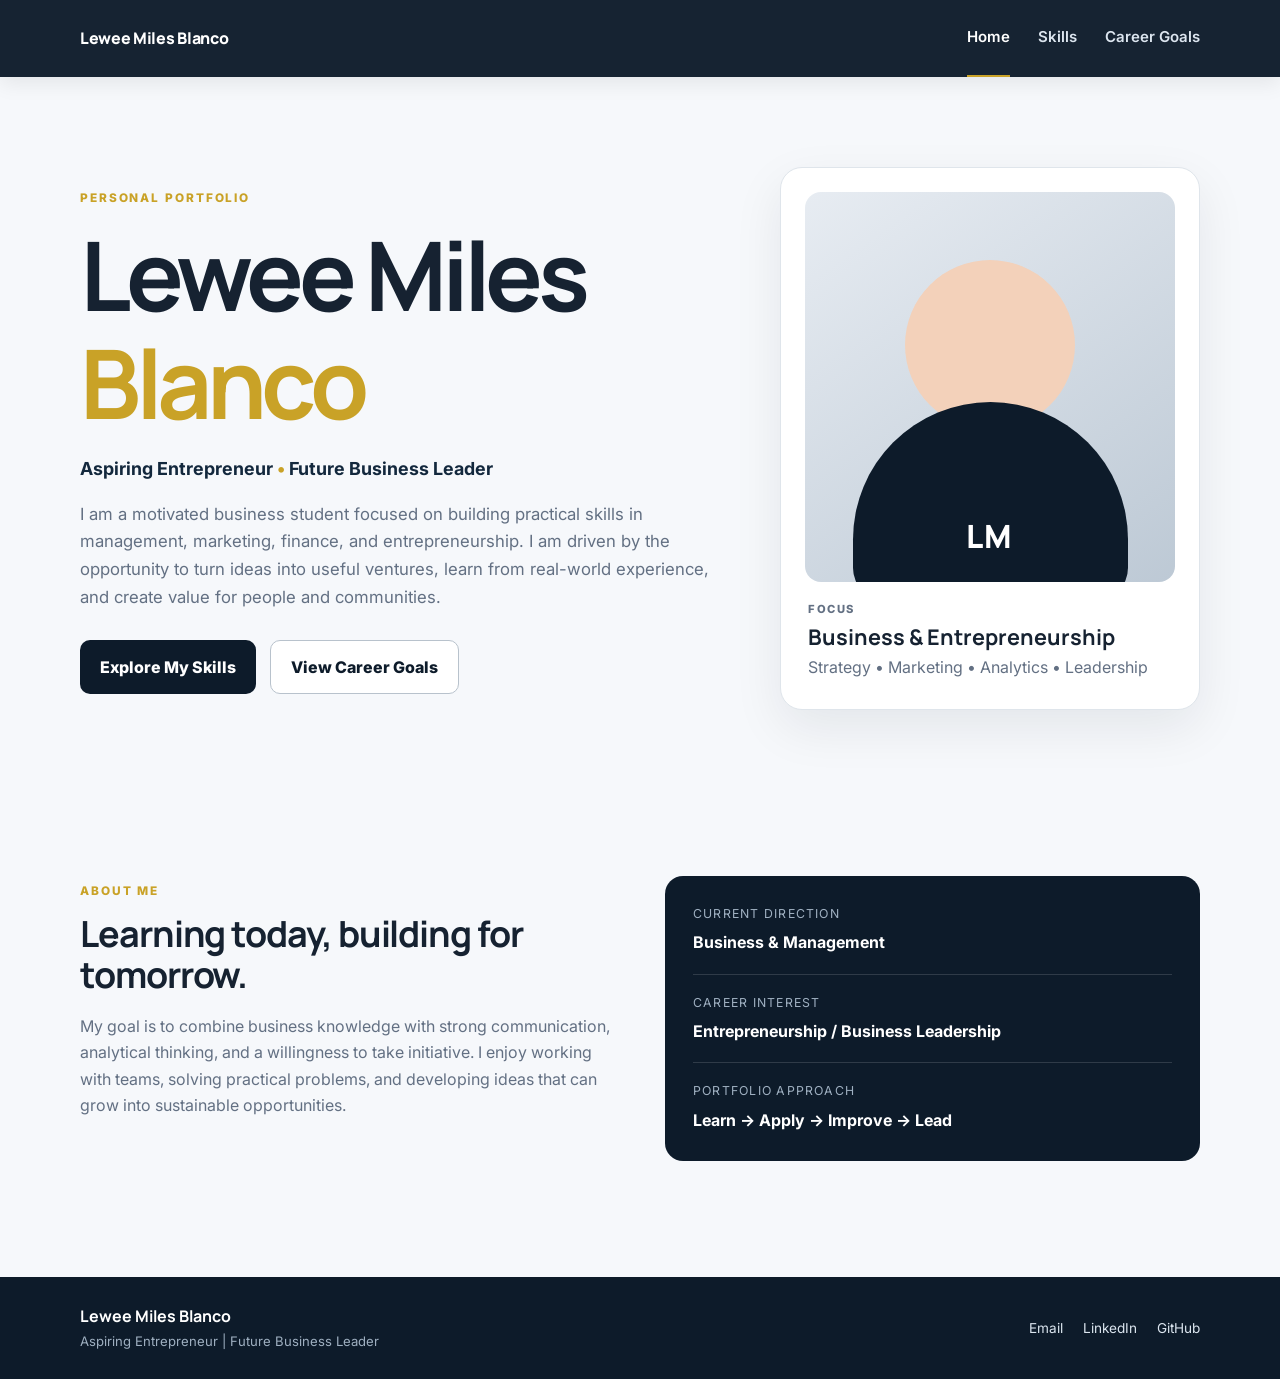
==== index.html @ 75b728fa "Add files via upload" ====
<!DOCTYPE html>
<html lang="en">
<head>
  <meta charset="UTF-8" />
  <meta name="viewport" content="width=device-width, initial-scale=1.0" />
  <meta name="description" content="Lewee Miles Blanco — aspiring entrepreneur and future business leader portfolio." />
  <title>Lewee Miles Blanco | Portfolio</title>
  <link rel="preconnect" href="https://fonts.googleapis.com">
  <link rel="preconnect" href="https://fonts.gstatic.com" crossorigin>
  <link href="https://fonts.googleapis.com/css2?family=Inter:wght@400;500;600;700&family=Manrope:wght@600;700;800&display=swap" rel="stylesheet">
  <link rel="stylesheet" href="styles.css" />
</head>
<body>
  <header class="site-header">
    <nav class="nav container" aria-label="Primary navigation">
      <a class="brand" href="index.html">Lewee Miles Blanco</a>
      <button class="nav-toggle" aria-label="Toggle navigation" aria-expanded="false">☰</button>
      <div class="nav-links">
        <a class="active" href="index.html">Home</a>
        <a href="skills.html">Skills</a>
        <a href="career-goals.html">Career Goals</a>
      </div>
    </nav>
  </header>

  <main>
    <section class="hero container">
      <div class="hero-copy">
        <span class="eyebrow">PERSONAL PORTFOLIO</span>
        <h1>Lewee Miles<br><span>Blanco</span></h1>
        <p class="tagline">Aspiring Entrepreneur <span>•</span> Future Business Leader</p>
        <p class="lead">I am a motivated business student focused on building practical skills in management, marketing, finance, and entrepreneurship. I am driven by the opportunity to turn ideas into useful ventures, learn from real-world experience, and create value for people and communities.</p>
        <div class="cta-row">
          <a class="btn primary" href="skills.html">Explore My Skills</a>
          <a class="btn secondary" href="career-goals.html">View Career Goals</a>
        </div>
      </div>
      <div class="profile-card">
        <div class="headshot" aria-label="Professional headshot placeholder">
          <div class="initials">LM</div>
        </div>
        <div class="profile-meta">
          <p class="mini-label">FOCUS</p>
          <h2>Business & Entrepreneurship</h2>
          <p>Strategy • Marketing • Analytics • Leadership</p>
        </div>
      </div>
    </section>

    <section class="section container two-col">
      <div>
        <span class="eyebrow">ABOUT ME</span>
        <h2>Learning today, building for tomorrow.</h2>
        <p>My goal is to combine business knowledge with strong communication, analytical thinking, and a willingness to take initiative. I enjoy working with teams, solving practical problems, and developing ideas that can grow into sustainable opportunities.</p>
      </div>
      <div class="info-panel">
        <div><span>Current direction</span><strong>Business & Management</strong></div>
        <div><span>Career interest</span><strong>Entrepreneurship / Business Leadership</strong></div>
        <div><span>Portfolio approach</span><strong>Learn → Apply → Improve → Lead</strong></div>
      </div>
    </section>
  </main>

  <footer class="site-footer">
    <div class="container footer-inner">
      <div><strong>Lewee Miles Blanco</strong><span>Aspiring Entrepreneur | Future Business Leader</span></div>
      <div class="contact-links">
        <a href="mailto:lblanco@aclcbukidnon.com">Email</a>
        <a href="https://www.linkedin.com/" target="_blank" rel="noopener">LinkedIn</a>
        <a href="https://leweeblanco.github.io/" target="_blank" rel="noopener">GitHub</a>
      </div>
    </div>
  </footer>
  <script src="script.js"></script>
</body>
</html>
---- styles.css ----
:root{--navy:#0d1b2a;--navy-2:#13283d;--gold:#c9a227;--gold-soft:#f7efd2;--ink:#162231;--muted:#637083;--line:#dfe5eb;--bg:#f6f8fb;--white:#fff;--shadow:0 18px 50px rgba(13,27,42,.08)}
*{box-sizing:border-box} html{scroll-behavior:smooth} body{margin:0;font-family:Inter,Arial,sans-serif;color:var(--ink);background:var(--bg);line-height:1.65} a{color:inherit}.container{width:min(1120px,calc(100% - 40px));margin:0 auto}.site-header{position:sticky;top:0;z-index:20;background:rgba(13,27,42,.96);backdrop-filter:blur(10px);box-shadow:0 6px 20px rgba(0,0,0,.08)}.nav{min-height:72px;display:flex;align-items:center;justify-content:space-between;gap:25px}.brand{font-family:Manrope,sans-serif;font-weight:800;color:#fff;text-decoration:none;font-size:1rem;letter-spacing:-.02em}.nav-links{display:flex;gap:28px;align-items:center}.nav-links a{color:#dce5ef;text-decoration:none;font-weight:600;font-size:.94rem;padding:25px 0;border-bottom:2px solid transparent}.nav-links a:hover,.nav-links a.active{color:#fff;border-bottom-color:var(--gold)}.nav-toggle{display:none;border:0;background:none;color:#fff;font-size:1.5rem}.hero{min-height:650px;display:grid;grid-template-columns:1.2fr .8fr;align-items:center;gap:70px;padding:90px 0}.eyebrow{display:inline-block;font-size:.74rem;font-weight:800;letter-spacing:.16em;color:var(--gold);margin-bottom:13px}.hero h1,.page-hero h1,h2,h3{font-family:Manrope,sans-serif;line-height:1.12;margin:0 0 18px}.hero h1{font-size:clamp(3.4rem,8vw,6rem);letter-spacing:-.055em}.hero h1 span{color:var(--gold)}.tagline{font-size:1.12rem;font-weight:700;color:var(--navy-2);margin:0 0 16px}.tagline span{color:var(--gold)}.lead{max-width:680px;color:var(--muted);font-size:1.05rem}.cta-row{display:flex;gap:14px;margin-top:28px;flex-wrap:wrap}.btn{display:inline-flex;align-items:center;justify-content:center;padding:13px 20px;border-radius:10px;text-decoration:none;font-weight:800;transition:.2s}.btn.primary{background:var(--navy);color:#fff}.btn.primary:hover{background:var(--navy-2);transform:translateY(-1px)}.btn.secondary{border:1px solid #b8c2cc;color:var(--navy);background:#fff}.btn.secondary:hover{border-color:var(--navy);transform:translateY(-1px)}.profile-card{background:#fff;border:1px solid var(--line);border-radius:22px;padding:24px;box-shadow:var(--shadow)}.headshot{height:390px;border-radius:16px;background:linear-gradient(145deg,#e7ecf2,#bdc9d5);display:grid;place-items:center;position:relative;overflow:hidden}.headshot:before{content:"";width:170px;height:170px;border-radius:50%;background:#f3d1ba;position:absolute;top:68px}.headshot:after{content:"";width:275px;height:200px;border-radius:160px 160px 40px 40px;background:var(--navy);position:absolute;bottom:-20px}.initials{position:relative;z-index:3;font-family:Manrope,sans-serif;font-size:2rem;font-weight:800;color:#fff;margin-top:300px;letter-spacing:.06em}.profile-meta{padding:18px 3px 4px}.mini-label{font-size:.7rem;font-weight:800;letter-spacing:.14em;color:var(--muted);margin:0 0 7px}.profile-meta h2{font-size:1.35rem;margin-bottom:5px}.profile-meta p:last-child{margin:0;color:var(--muted)}.section{padding:76px 0}.two-col{display:grid;grid-template-columns:1fr 1fr;gap:50px;align-items:start}.two-col h2,.section-heading h2,.values-panel h2{font-size:2.25rem;letter-spacing:-.03em}.two-col p,.page-hero p,.goal-card li,.values-panel p{color:var(--muted)}.info-panel{background:var(--navy);color:#fff;border-radius:18px;padding:28px}.info-panel div{padding:18px 0;border-bottom:1px solid rgba(255,255,255,.14)}.info-panel div:first-child{padding-top:0}.info-panel div:last-child{border-bottom:0;padding-bottom:0}.info-panel span{display:block;font-size:.77rem;color:#9fb0c1;text-transform:uppercase;letter-spacing:.1em;margin-bottom:5px}.info-panel strong{font-size:1rem}.page-hero{padding:78px 0 34px}.page-hero h1{font-size:clamp(2.6rem,6vw,4.4rem);letter-spacing:-.045em;max-width:900px}.page-hero p{max-width:820px;font-size:1.05rem}.skill-grid{display:grid;grid-template-columns:repeat(3,1fr);gap:18px}.skill-card{background:#fff;border:1px solid var(--line);border-radius:16px;padding:24px;box-shadow:0 7px 24px rgba(13,27,42,.04)}.skill-card h2{font-size:1.35rem;margin-bottom:10px}.skill-card p{color:var(--muted);margin:0;font-size:.94rem}.category{font-size:.66rem;font-weight:800;letter-spacing:.12em;color:var(--gold)}.rating{display:inline-block;border-radius:999px;padding:5px 10px;font-size:.72rem;font-weight:800;margin:1px 0 14px}.rating.novice{background:#eef1f4;color:#5f6b76}.rating.beginner{background:#f5efe0;color:#745f23}.rating.intermediate{background:#e8eff6;color:#294763}.rating.proficient{background:#e5f0ea;color:#2e5b41}.rating.expert{background:#e8e1f3;color:#503a70}.section-heading{margin-bottom:26px}.gap-section{padding-top:30px}.gap-grid{display:grid;grid-template-columns:repeat(4,1fr);gap:16px}.gap-card{background:var(--navy);color:#fff;border-radius:16px;padding:22px}.gap-card strong{color:var(--gold);font-family:Manrope;font-size:1.2rem}.gap-card h3{font-size:1.1rem;margin:13px 0 9px}.gap-card p{margin:0;color:#c6d1dc;font-size:.9rem}.timeline{padding-top:35px}.goal-row{display:grid;grid-template-columns:120px 1fr;gap:28px;align-items:start;margin-bottom:28px}.goal-year{font-family:Manrope;font-size:2rem;font-weight:800;color:var(--navy);letter-spacing:-.04em;padding-top:8px}.goal-year span{font-family:Inter;font-size:.67rem;letter-spacing:.16em;color:var(--gold)}.goal-card{background:#fff;border:1px solid var(--line);border-radius:18px;padding:30px;box-shadow:var(--shadow)}.goal-card h2{font-size:1.7rem}.goal-card ul{padding-left:20px;margin:10px 0 0}.goal-card li{margin:8px 0}.career-highlight{padding-top:35px}.dark-panel,.light-panel{border-radius:18px;padding:32px}.dark-panel{background:var(--navy);color:#fff}.dark-panel p{color:#c7d2df}.dark-panel .eyebrow,.values-panel .eyebrow{color:var(--gold)}.light-panel{background:var(--gold-soft);border:1px solid #eadba8}.direction-tags{display:flex;flex-wrap:wrap;gap:10px;margin-top:12px}.direction-tags span{background:#fff;border-radius:999px;padding:9px 13px;font-size:.82rem;font-weight:700}.plan-grid{display:grid;grid-template-columns:repeat(4,1fr);gap:16px}.plan-card{background:#fff;border:1px solid var(--line);border-radius:16px;padding:23px}.plan-icon{width:40px;height:40px;border-radius:10px;display:grid;place-items:center;background:var(--navy);color:#fff;font-weight:800;margin-bottom:18px}.plan-card h3{font-size:1.1rem}.plan-card p{color:var(--muted);font-size:.9rem;margin:0}.values-panel{margin-bottom:80px;background:#fff;border:1px solid var(--line);border-radius:20px;padding:40px;text-align:center;box-shadow:var(--shadow)}.values-panel p{max-width:840px;margin:0 auto;font-size:1.02rem}.site-footer{background:var(--navy);color:#fff;margin-top:40px}.footer-inner{padding:26px 0;display:flex;align-items:center;justify-content:space-between;gap:20px}.footer-inner strong{display:block;font-family:Manrope}.footer-inner span{display:block;color:#9fb0c1;font-size:.82rem;margin-top:2px}.contact-links{display:flex;gap:20px}.contact-links a{color:#dbe5ef;text-decoration:none;font-size:.85rem}.contact-links a:hover{color:#fff}.site-footer a:focus-visible,.nav a:focus-visible,.btn:focus-visible,.nav-toggle:focus-visible{outline:3px solid var(--gold);outline-offset:4px;border-radius:5px}
@media (max-width:900px){.hero{grid-template-columns:1fr;gap:34px;padding-top:60px}.profile-card{max-width:500px}.skill-grid{grid-template-columns:repeat(2,1fr)}.gap-grid,.plan-grid{grid-template-columns:repeat(2,1fr)}.two-col{grid-template-columns:1fr}.goal-row{grid-template-columns:85px 1fr}.goal-year{font-size:1.45rem}}
@media (max-width:650px){.container{width:min(100% - 28px,1120px)}.nav{min-height:65px}.nav-toggle{display:block}.nav-links{display:none;position:absolute;left:0;right:0;top:65px;background:var(--navy);padding:10px 14px 18px;flex-direction:column;align-items:stretch;gap:0}.nav-links.open{display:flex}.nav-links a{padding:13px 10px}.hero{padding:50px 0}.hero h1{font-size:3.4rem}.page-hero{padding:56px 0 25px}.page-hero h1{font-size:2.7rem}.skill-grid,.gap-grid,.plan-grid{grid-template-columns:1fr}.goal-row{grid-template-columns:1fr;gap:10px}.goal-year{padding:0}.goal-card{padding:24px}.footer-inner{flex-direction:column;align-items:flex-start}.contact-links{gap:14px}.values-panel{padding:28px 20px}}
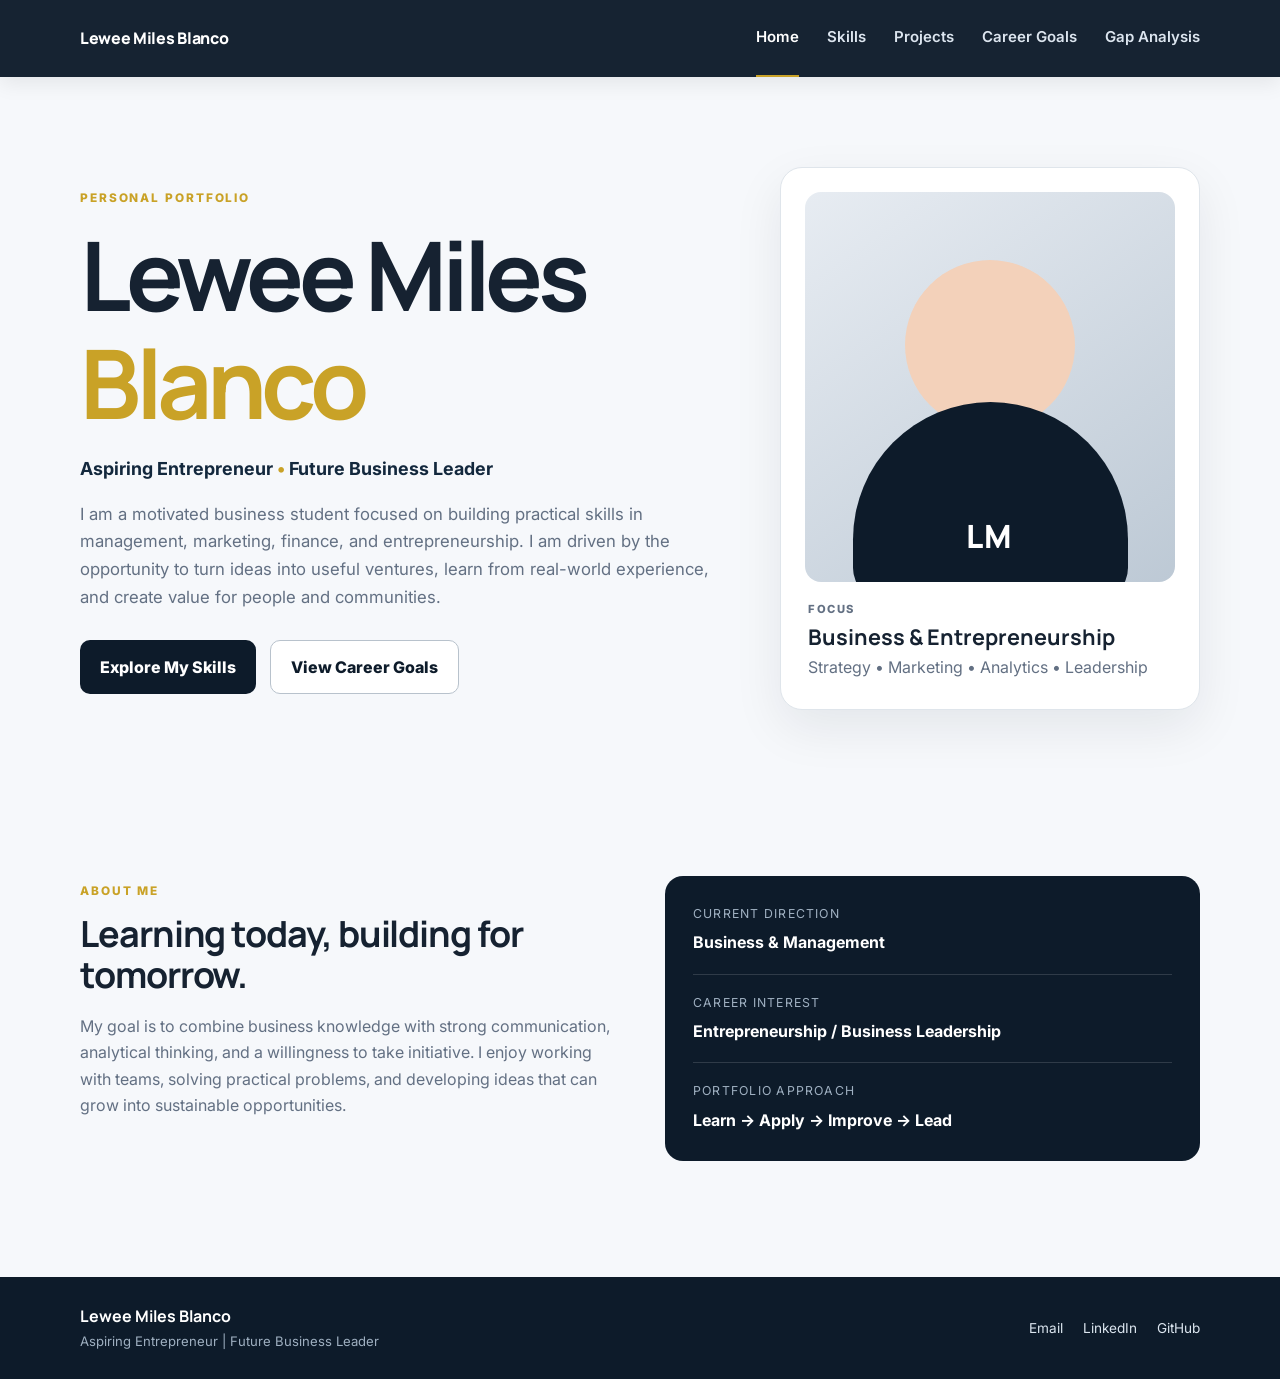
==== commit 05b164c3: "Update index.html" ====
--- a/index.html
+++ b/index.html
@@ -18,7 +18,9 @@
       <div class="nav-links">
         <a class="active" href="index.html">Home</a>
         <a href="skills.html">Skills</a>
+        <a href="projects.html">Projects</a>
         <a href="career-goals.html">Career Goals</a>
+        <a href="gap-analysis.html">Gap Analysis</a>
       </div>
     </nav>
   </header>
@@ -65,9 +67,9 @@
     <div class="container footer-inner">
       <div><strong>Lewee Miles Blanco</strong><span>Aspiring Entrepreneur | Future Business Leader</span></div>
       <div class="contact-links">
-        <a href="mailto:lblanco@aclcbukidnon.com">Email</a>
+        <a href="mailto:lewee.miles.blanco@example.com">Email</a>
         <a href="https://www.linkedin.com/" target="_blank" rel="noopener">LinkedIn</a>
-        <a href="https://leweeblanco.github.io/" target="_blank" rel="noopener">GitHub</a>
+        <a href="https://github.com/" target="_blank" rel="noopener">GitHub</a>
       </div>
     </div>
   </footer>
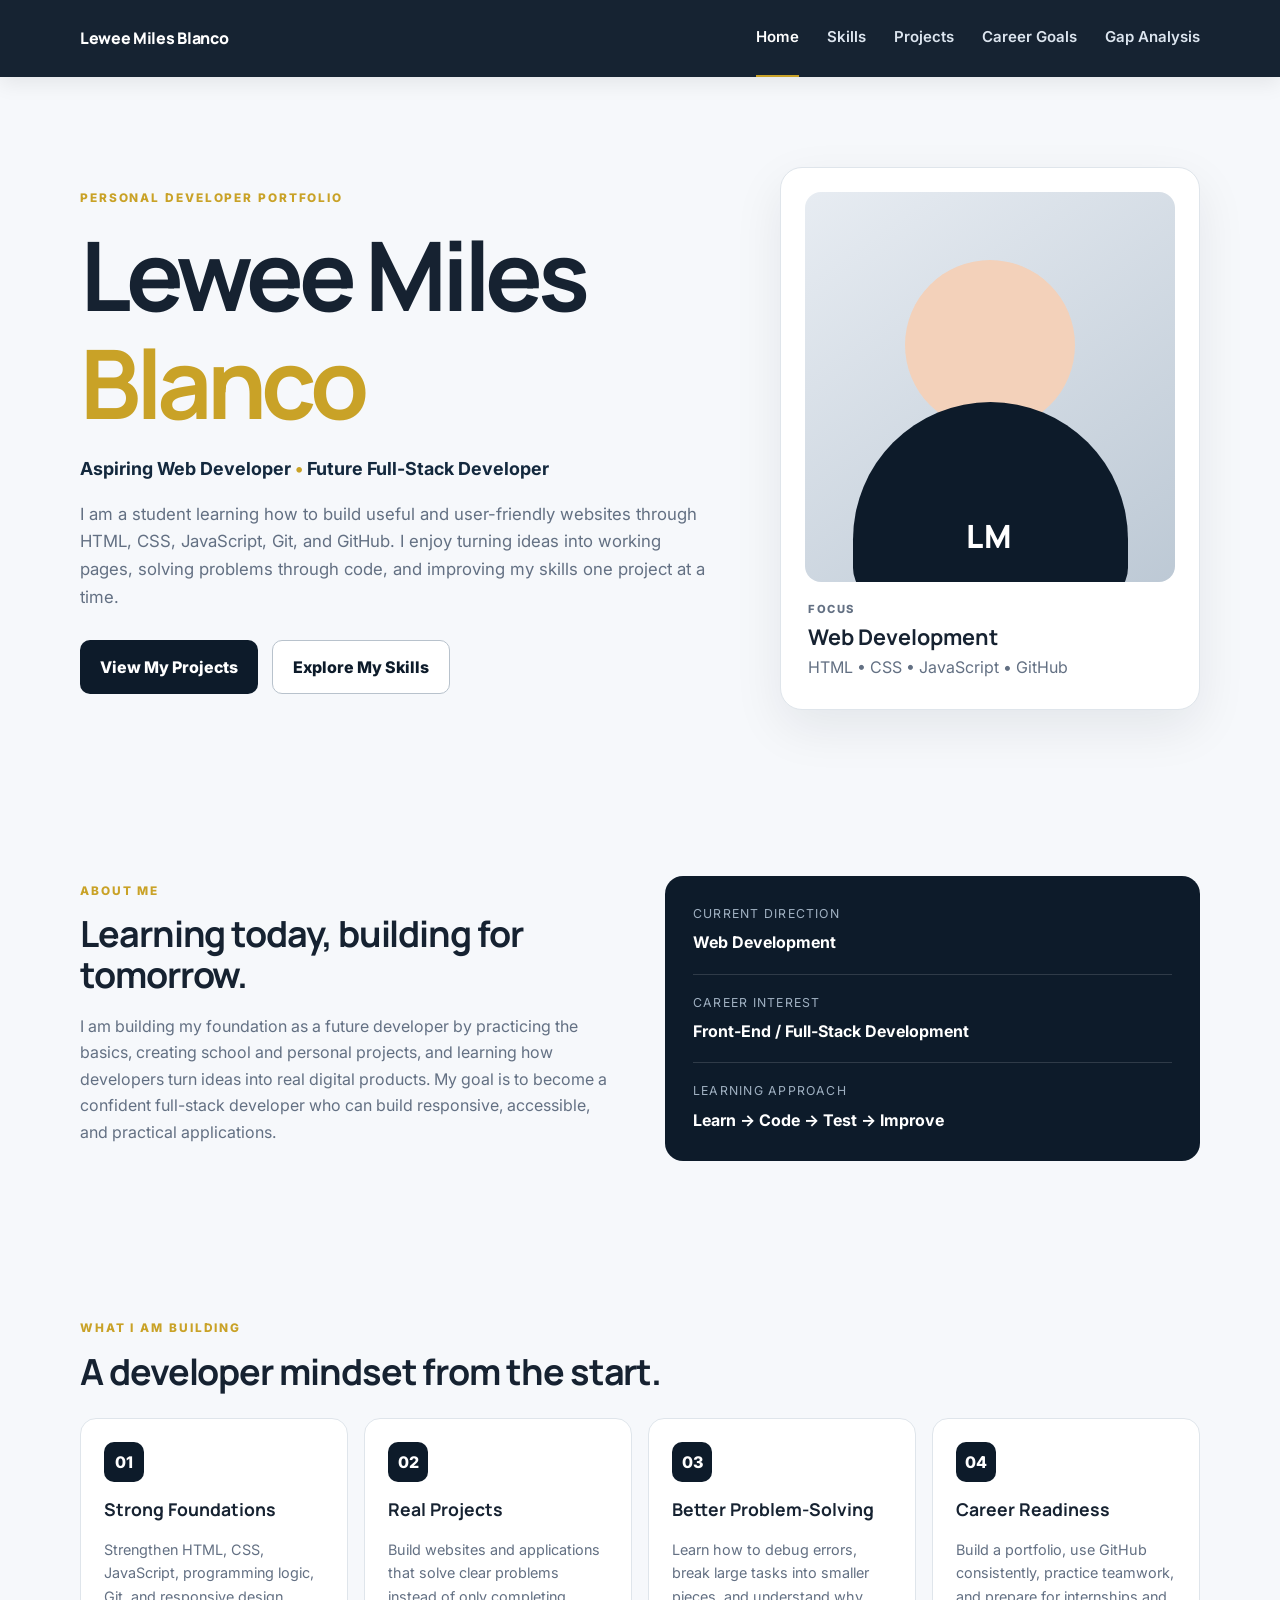
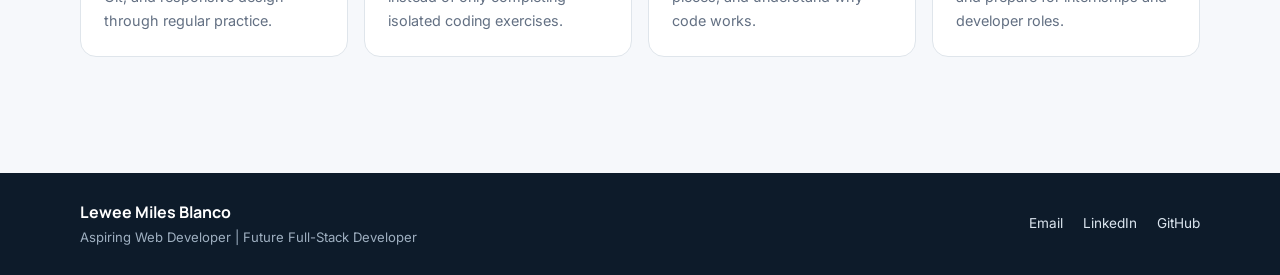
==== commit 804c9e59: "Update index.html" ====
--- a/index.html
+++ b/index.html
@@ -3,18 +3,30 @@
 <head>
   <meta charset="UTF-8" />
   <meta name="viewport" content="width=device-width, initial-scale=1.0" />
-  <meta name="description" content="Lewee Miles Blanco — aspiring entrepreneur and future business leader portfolio." />
-  <title>Lewee Miles Blanco | Portfolio</title>
+  <meta name="description" content="Lewee Miles Blanco — future developer portfolio featuring skills, projects, career goals, and a developer growth roadmap." />
+  <title>Lewee Miles Blanco | Future Developer</title>
+
   <link rel="preconnect" href="https://fonts.googleapis.com">
   <link rel="preconnect" href="https://fonts.gstatic.com" crossorigin>
   <link href="https://fonts.googleapis.com/css2?family=Inter:wght@400;500;600;700&family=Manrope:wght@600;700;800&display=swap" rel="stylesheet">
+
   <link rel="stylesheet" href="styles.css" />
 </head>
+
 <body>
+
   <header class="site-header">
     <nav class="nav container" aria-label="Primary navigation">
+
       <a class="brand" href="index.html">Lewee Miles Blanco</a>
-      <button class="nav-toggle" aria-label="Toggle navigation" aria-expanded="false">☰</button>
+
+      <button
+        class="nav-toggle"
+        aria-label="Toggle navigation"
+        aria-expanded="false">
+        ☰
+      </button>
+
       <div class="nav-links">
         <a class="active" href="index.html">Home</a>
         <a href="skills.html">Skills</a>
@@ -22,57 +34,238 @@
         <a href="career-goals.html">Career Goals</a>
         <a href="gap-analysis.html">Gap Analysis</a>
       </div>
+
     </nav>
   </header>
 
   <main>
+
     <section class="hero container">
+
       <div class="hero-copy">
-        <span class="eyebrow">PERSONAL PORTFOLIO</span>
-        <h1>Lewee Miles<br><span>Blanco</span></h1>
-        <p class="tagline">Aspiring Entrepreneur <span>•</span> Future Business Leader</p>
-        <p class="lead">I am a motivated business student focused on building practical skills in management, marketing, finance, and entrepreneurship. I am driven by the opportunity to turn ideas into useful ventures, learn from real-world experience, and create value for people and communities.</p>
+
+        <span class="eyebrow">PERSONAL DEVELOPER PORTFOLIO</span>
+
+        <h1>
+          Lewee Miles<br>
+          <span>Blanco</span>
+        </h1>
+
+        <p class="tagline">
+          Aspiring Web Developer
+          <span>•</span>
+          Future Full-Stack Developer
+        </p>
+
+        <p class="lead">
+          I am a student learning how to build useful and user-friendly
+          websites through HTML, CSS, JavaScript, Git, and GitHub. I enjoy
+          turning ideas into working pages, solving problems through code,
+          and improving my skills one project at a time.
+        </p>
+
         <div class="cta-row">
-          <a class="btn primary" href="skills.html">Explore My Skills</a>
-          <a class="btn secondary" href="career-goals.html">View Career Goals</a>
-        </div>
-      </div>
+          <a class="btn primary" href="projects.html">
+            View My Projects
+          </a>
+
+          <a class="btn secondary" href="skills.html">
+            Explore My Skills
+          </a>
+        </div>
+
+      </div>
+
       <div class="profile-card">
-        <div class="headshot" aria-label="Professional headshot placeholder">
+
+        <div
+          class="headshot"
+          aria-label="Professional headshot placeholder">
+
           <div class="initials">LM</div>
-        </div>
+
+        </div>
+
         <div class="profile-meta">
+
           <p class="mini-label">FOCUS</p>
-          <h2>Business & Entrepreneurship</h2>
-          <p>Strategy • Marketing • Analytics • Leadership</p>
-        </div>
-      </div>
+
+          <h2>Web Development</h2>
+
+          <p>
+            HTML • CSS • JavaScript • GitHub
+          </p>
+
+        </div>
+
+      </div>
+
     </section>
 
+
     <section class="section container two-col">
+
       <div>
+
         <span class="eyebrow">ABOUT ME</span>
-        <h2>Learning today, building for tomorrow.</h2>
-        <p>My goal is to combine business knowledge with strong communication, analytical thinking, and a willingness to take initiative. I enjoy working with teams, solving practical problems, and developing ideas that can grow into sustainable opportunities.</p>
-      </div>
+
+        <h2>
+          Learning today, building for tomorrow.
+        </h2>
+
+        <p>
+          I am building my foundation as a future developer by practicing
+          the basics, creating school and personal projects, and learning
+          how developers turn ideas into real digital products. My goal is
+          to become a confident full-stack developer who can build
+          responsive, accessible, and practical applications.
+        </p>
+
+      </div>
+
       <div class="info-panel">
-        <div><span>Current direction</span><strong>Business & Management</strong></div>
-        <div><span>Career interest</span><strong>Entrepreneurship / Business Leadership</strong></div>
-        <div><span>Portfolio approach</span><strong>Learn → Apply → Improve → Lead</strong></div>
-      </div>
+
+        <div>
+          <span>Current direction</span>
+          <strong>Web Development</strong>
+        </div>
+
+        <div>
+          <span>Career interest</span>
+          <strong>Front-End / Full-Stack Development</strong>
+        </div>
+
+        <div>
+          <span>Learning approach</span>
+          <strong>Learn → Code → Test → Improve</strong>
+        </div>
+
+      </div>
+
     </section>
+
+
+    <section class="section container">
+
+      <div class="section-heading">
+
+        <span class="eyebrow">
+          WHAT I AM BUILDING
+        </span>
+
+        <h2>
+          A developer mindset from the start.
+        </h2>
+
+      </div>
+
+
+      <div class="plan-grid">
+
+        <div class="plan-card">
+
+          <div class="plan-icon">01</div>
+
+          <h3>Strong Foundations</h3>
+
+          <p>
+            Strengthen HTML, CSS, JavaScript, programming logic, Git,
+            and responsive design through regular practice.
+          </p>
+
+        </div>
+
+
+        <div class="plan-card">
+
+          <div class="plan-icon">02</div>
+
+          <h3>Real Projects</h3>
+
+          <p>
+            Build websites and applications that solve clear problems
+            instead of only completing isolated coding exercises.
+          </p>
+
+        </div>
+
+
+        <div class="plan-card">
+
+          <div class="plan-icon">03</div>
+
+          <h3>Better Problem-Solving</h3>
+
+          <p>
+            Learn how to debug errors, break large tasks into smaller
+            pieces, and understand why code works.
+          </p>
+
+        </div>
+
+
+        <div class="plan-card">
+
+          <div class="plan-icon">04</div>
+
+          <h3>Career Readiness</h3>
+
+          <p>
+            Build a portfolio, use GitHub consistently, practice
+            teamwork, and prepare for internships and developer roles.
+          </p>
+
+        </div>
+
+      </div>
+
+    </section>
+
   </main>
 
+
   <footer class="site-footer">
+
     <div class="container footer-inner">
-      <div><strong>Lewee Miles Blanco</strong><span>Aspiring Entrepreneur | Future Business Leader</span></div>
+
+      <div>
+
+        <strong>Lewee Miles Blanco</strong>
+
+        <span>
+          Aspiring Web Developer | Future Full-Stack Developer
+        </span>
+
+      </div>
+
       <div class="contact-links">
-        <a href="mailto:lewee.miles.blanco@example.com">Email</a>
-        <a href="https://www.linkedin.com/" target="_blank" rel="noopener">LinkedIn</a>
-        <a href="https://github.com/" target="_blank" rel="noopener">GitHub</a>
-      </div>
+
+        <a href="mailto:lewee.miles.blanco@example.com">
+          Email
+        </a>
+
+        <a
+          href="https://www.linkedin.com/"
+          target="_blank"
+          rel="noopener">
+          LinkedIn
+        </a>
+
+        <a
+          href="https://github.com/"
+          target="_blank"
+          rel="noopener">
+          GitHub
+        </a>
+
+      </div>
+
     </div>
+
   </footer>
+
+
   <script src="script.js"></script>
+
 </body>
 </html>
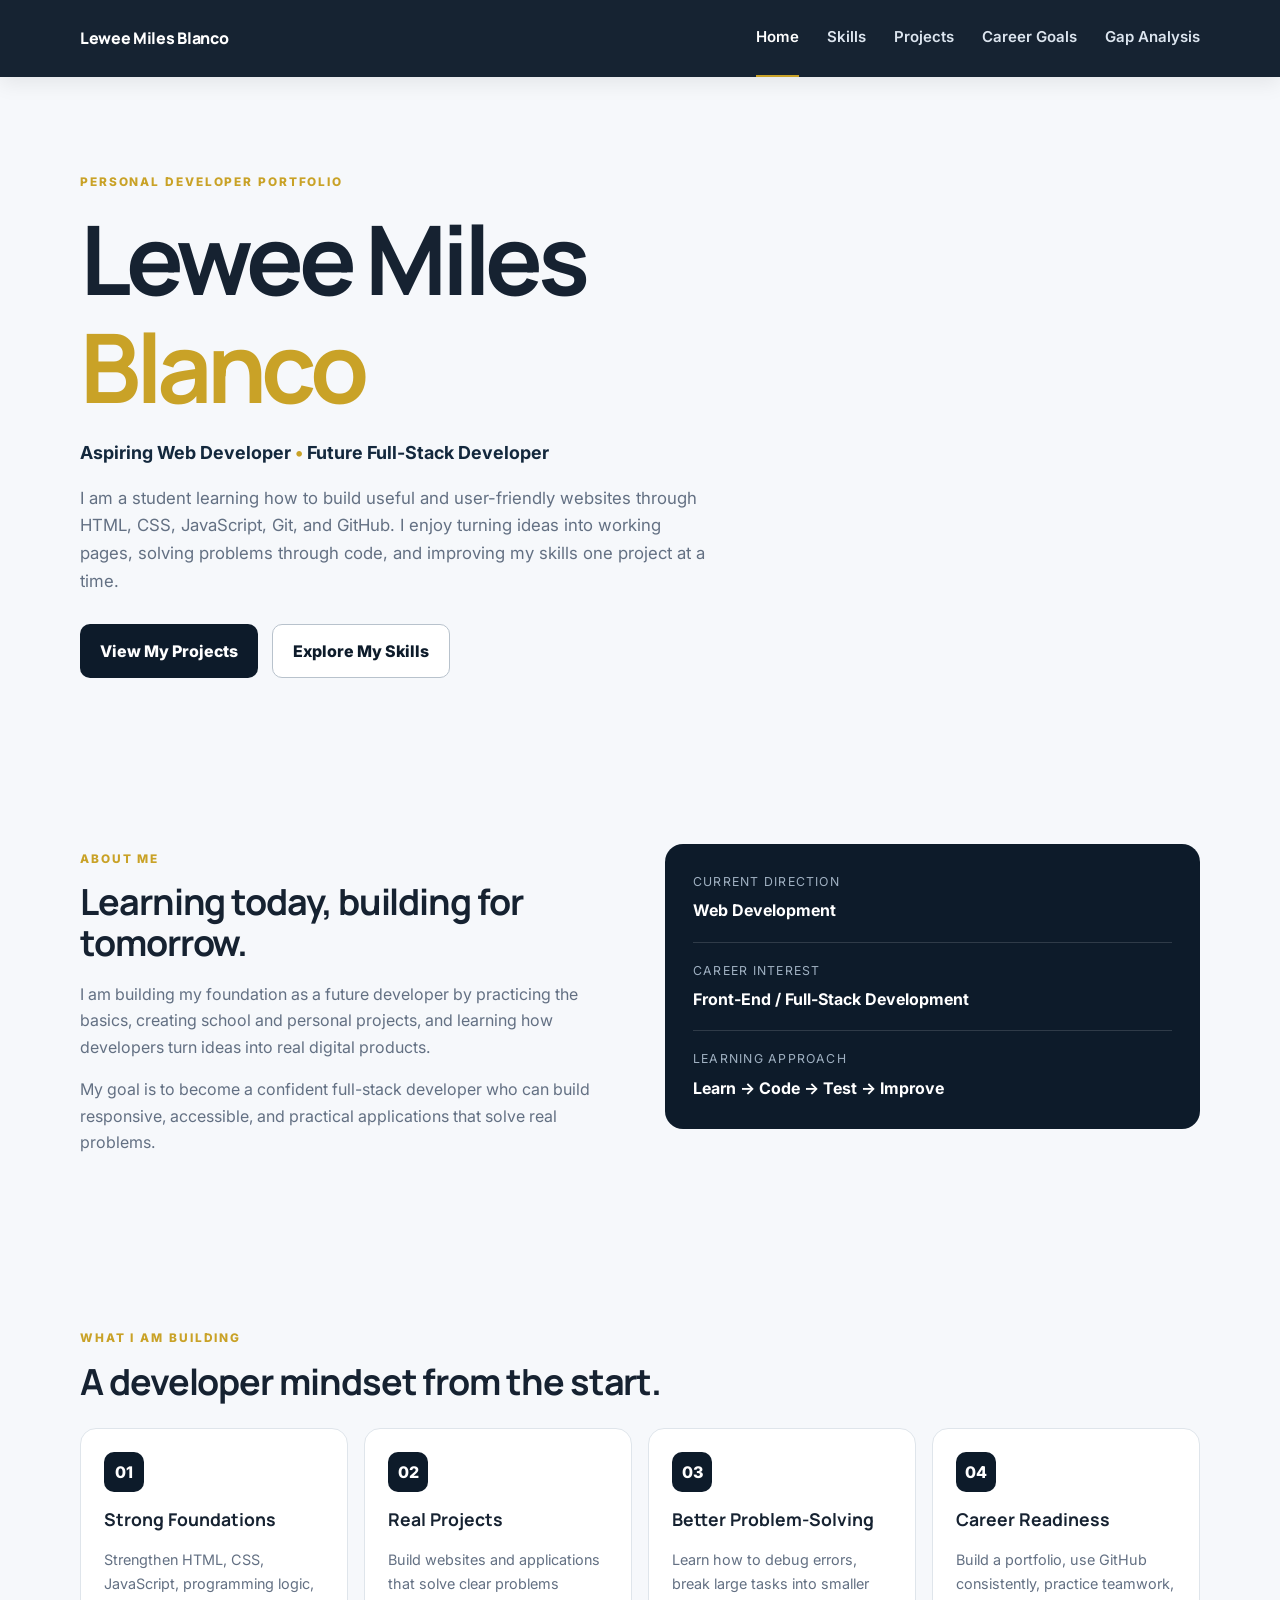
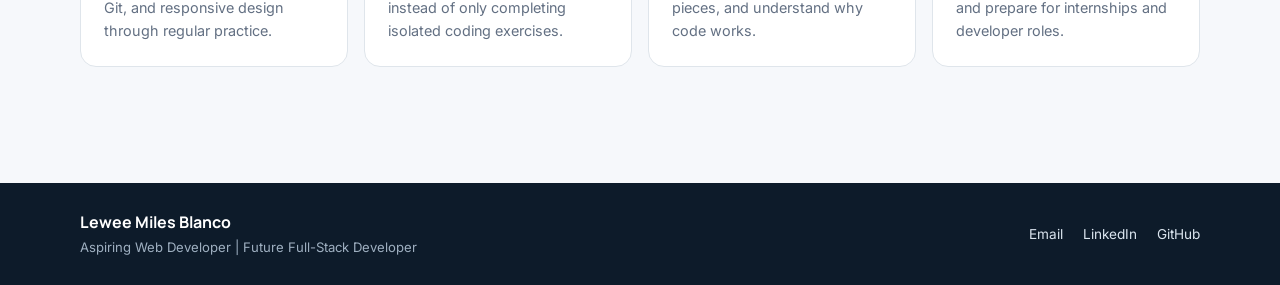
==== commit ac65a603: "Update index.html" ====
--- a/index.html
+++ b/index.html
@@ -1,16 +1,23 @@
 <!DOCTYPE html>
 <html lang="en">
 <head>
-  <meta charset="UTF-8" />
-  <meta name="viewport" content="width=device-width, initial-scale=1.0" />
-  <meta name="description" content="Lewee Miles Blanco — future developer portfolio featuring skills, projects, career goals, and a developer growth roadmap." />
+  <meta charset="UTF-8">
+  <meta name="viewport" content="width=device-width, initial-scale=1.0">
+  <meta
+    name="description"
+    content="Lewee Miles Blanco - Aspiring Web Developer and Future Full-Stack Developer"
+  >
   <title>Lewee Miles Blanco | Future Developer</title>
 
   <link rel="preconnect" href="https://fonts.googleapis.com">
   <link rel="preconnect" href="https://fonts.gstatic.com" crossorigin>
-  <link href="https://fonts.googleapis.com/css2?family=Inter:wght@400;500;600;700&family=Manrope:wght@600;700;800&display=swap" rel="stylesheet">
-
-  <link rel="stylesheet" href="styles.css" />
+
+  <link
+    href="https://fonts.googleapis.com/css2?family=Inter:wght@400;500;600;700&family=Manrope:wght@600;700;800&display=swap"
+    rel="stylesheet"
+  >
+
+  <link rel="stylesheet" href="styles.css">
 </head>
 
 <body>
@@ -18,36 +25,50 @@
   <header class="site-header">
     <nav class="nav container" aria-label="Primary navigation">
 
-      <a class="brand" href="index.html">Lewee Miles Blanco</a>
+      <a class="brand" href="index.html">
+        Lewee Miles Blanco
+      </a>
 
       <button
         class="nav-toggle"
+        type="button"
         aria-label="Toggle navigation"
-        aria-expanded="false">
+        aria-expanded="false"
+      >
         ☰
       </button>
 
       <div class="nav-links">
+
         <a class="active" href="index.html">Home</a>
+
         <a href="skills.html">Skills</a>
+
         <a href="projects.html">Projects</a>
+
         <a href="career-goals.html">Career Goals</a>
+
         <a href="gap-analysis.html">Gap Analysis</a>
+
       </div>
 
     </nav>
   </header>
 
+
   <main>
 
     <section class="hero container">
 
       <div class="hero-copy">
 
-        <span class="eyebrow">PERSONAL DEVELOPER PORTFOLIO</span>
+        <span class="eyebrow">
+          PERSONAL DEVELOPER PORTFOLIO
+        </span>
 
         <h1>
-          Lewee Miles<br>
+          Lewee Miles
+          <br>
           <span>Blanco</span>
         </h1>
 
@@ -58,13 +79,15 @@
         </p>
 
         <p class="lead">
-          I am a student learning how to build useful and user-friendly
-          websites through HTML, CSS, JavaScript, Git, and GitHub. I enjoy
-          turning ideas into working pages, solving problems through code,
-          and improving my skills one project at a time.
+          I am a student learning how to build useful and
+          user-friendly websites through HTML, CSS, JavaScript,
+          Git, and GitHub. I enjoy turning ideas into working
+          pages, solving problems through code, and improving
+          my skills one project at a time.
         </p>
 
         <div class="cta-row">
+
           <a class="btn primary" href="projects.html">
             View My Projects
           </a>
@@ -72,29 +95,6 @@
           <a class="btn secondary" href="skills.html">
             Explore My Skills
           </a>
-        </div>
-
-      </div>
-
-      <div class="profile-card">
-
-        <div
-          class="headshot"
-          aria-label="Professional headshot placeholder">
-
-          <div class="initials">LM</div>
-
-        </div>
-
-        <div class="profile-meta">
-
-          <p class="mini-label">FOCUS</p>
-
-          <h2>Web Development</h2>
-
-          <p>
-            HTML • CSS • JavaScript • GitHub
-          </p>
 
         </div>
 
@@ -107,36 +107,44 @@
 
       <div>
 
-        <span class="eyebrow">ABOUT ME</span>
+        <span class="eyebrow">
+          ABOUT ME
+        </span>
 
         <h2>
           Learning today, building for tomorrow.
         </h2>
 
         <p>
-          I am building my foundation as a future developer by practicing
-          the basics, creating school and personal projects, and learning
-          how developers turn ideas into real digital products. My goal is
-          to become a confident full-stack developer who can build
-          responsive, accessible, and practical applications.
-        </p>
-
-      </div>
+          I am building my foundation as a future developer
+          by practicing the basics, creating school and
+          personal projects, and learning how developers
+          turn ideas into real digital products.
+        </p>
+
+        <p>
+          My goal is to become a confident full-stack developer
+          who can build responsive, accessible, and practical
+          applications that solve real problems.
+        </p>
+
+      </div>
+
 
       <div class="info-panel">
 
         <div>
-          <span>Current direction</span>
+          <span>Current Direction</span>
           <strong>Web Development</strong>
         </div>
 
         <div>
-          <span>Career interest</span>
+          <span>Career Interest</span>
           <strong>Front-End / Full-Stack Development</strong>
         </div>
 
         <div>
-          <span>Learning approach</span>
+          <span>Learning Approach</span>
           <strong>Learn → Code → Test → Improve</strong>
         </div>
 
@@ -166,11 +174,13 @@
 
           <div class="plan-icon">01</div>
 
-          <h3>Strong Foundations</h3>
-
-          <p>
-            Strengthen HTML, CSS, JavaScript, programming logic, Git,
-            and responsive design through regular practice.
+          <h3>
+            Strong Foundations
+          </h3>
+
+          <p>
+            Strengthen HTML, CSS, JavaScript, programming
+            logic, Git, and responsive design through regular practice.
           </p>
 
         </div>
@@ -180,11 +190,13 @@
 
           <div class="plan-icon">02</div>
 
-          <h3>Real Projects</h3>
-
-          <p>
-            Build websites and applications that solve clear problems
-            instead of only completing isolated coding exercises.
+          <h3>
+            Real Projects
+          </h3>
+
+          <p>
+            Build websites and applications that solve clear
+            problems instead of only completing isolated coding exercises.
           </p>
 
         </div>
@@ -194,11 +206,13 @@
 
           <div class="plan-icon">03</div>
 
-          <h3>Better Problem-Solving</h3>
-
-          <p>
-            Learn how to debug errors, break large tasks into smaller
-            pieces, and understand why code works.
+          <h3>
+            Better Problem-Solving
+          </h3>
+
+          <p>
+            Learn how to debug errors, break large tasks into
+            smaller pieces, and understand why code works.
           </p>
 
         </div>
@@ -208,11 +222,14 @@
 
           <div class="plan-icon">04</div>
 
-          <h3>Career Readiness</h3>
-
-          <p>
-            Build a portfolio, use GitHub consistently, practice
-            teamwork, and prepare for internships and developer roles.
+          <h3>
+            Career Readiness
+          </h3>
+
+          <p>
+            Build a portfolio, use GitHub consistently,
+            practice teamwork, and prepare for internships
+            and developer roles.
           </p>
 
         </div>
@@ -230,13 +247,16 @@
 
       <div>
 
-        <strong>Lewee Miles Blanco</strong>
+        <strong>
+          Lewee Miles Blanco
+        </strong>
 
         <span>
           Aspiring Web Developer | Future Full-Stack Developer
         </span>
 
       </div>
+
 
       <div class="contact-links">
 
@@ -247,14 +267,16 @@
         <a
           href="https://www.linkedin.com/"
           target="_blank"
-          rel="noopener">
+          rel="noopener"
+        >
           LinkedIn
         </a>
 
         <a
           href="https://github.com/"
           target="_blank"
-          rel="noopener">
+          rel="noopener"
+        >
           GitHub
         </a>
 
--- a/styles.css
+++ b/styles.css
@@ -1,4 +1,900 @@
-:root{--navy:#0d1b2a;--navy-2:#13283d;--gold:#c9a227;--gold-soft:#f7efd2;--ink:#162231;--muted:#637083;--line:#dfe5eb;--bg:#f6f8fb;--white:#fff;--shadow:0 18px 50px rgba(13,27,42,.08)}
-*{box-sizing:border-box} html{scroll-behavior:smooth} body{margin:0;font-family:Inter,Arial,sans-serif;color:var(--ink);background:var(--bg);line-height:1.65} a{color:inherit}.container{width:min(1120px,calc(100% - 40px));margin:0 auto}.site-header{position:sticky;top:0;z-index:20;background:rgba(13,27,42,.96);backdrop-filter:blur(10px);box-shadow:0 6px 20px rgba(0,0,0,.08)}.nav{min-height:72px;display:flex;align-items:center;justify-content:space-between;gap:25px}.brand{font-family:Manrope,sans-serif;font-weight:800;color:#fff;text-decoration:none;font-size:1rem;letter-spacing:-.02em}.nav-links{display:flex;gap:28px;align-items:center}.nav-links a{color:#dce5ef;text-decoration:none;font-weight:600;font-size:.94rem;padding:25px 0;border-bottom:2px solid transparent}.nav-links a:hover,.nav-links a.active{color:#fff;border-bottom-color:var(--gold)}.nav-toggle{display:none;border:0;background:none;color:#fff;font-size:1.5rem}.hero{min-height:650px;display:grid;grid-template-columns:1.2fr .8fr;align-items:center;gap:70px;padding:90px 0}.eyebrow{display:inline-block;font-size:.74rem;font-weight:800;letter-spacing:.16em;color:var(--gold);margin-bottom:13px}.hero h1,.page-hero h1,h2,h3{font-family:Manrope,sans-serif;line-height:1.12;margin:0 0 18px}.hero h1{font-size:clamp(3.4rem,8vw,6rem);letter-spacing:-.055em}.hero h1 span{color:var(--gold)}.tagline{font-size:1.12rem;font-weight:700;color:var(--navy-2);margin:0 0 16px}.tagline span{color:var(--gold)}.lead{max-width:680px;color:var(--muted);font-size:1.05rem}.cta-row{display:flex;gap:14px;margin-top:28px;flex-wrap:wrap}.btn{display:inline-flex;align-items:center;justify-content:center;padding:13px 20px;border-radius:10px;text-decoration:none;font-weight:800;transition:.2s}.btn.primary{background:var(--navy);color:#fff}.btn.primary:hover{background:var(--navy-2);transform:translateY(-1px)}.btn.secondary{border:1px solid #b8c2cc;color:var(--navy);background:#fff}.btn.secondary:hover{border-color:var(--navy);transform:translateY(-1px)}.profile-card{background:#fff;border:1px solid var(--line);border-radius:22px;padding:24px;box-shadow:var(--shadow)}.headshot{height:390px;border-radius:16px;background:linear-gradient(145deg,#e7ecf2,#bdc9d5);display:grid;place-items:center;position:relative;overflow:hidden}.headshot:before{content:"";width:170px;height:170px;border-radius:50%;background:#f3d1ba;position:absolute;top:68px}.headshot:after{content:"";width:275px;height:200px;border-radius:160px 160px 40px 40px;background:var(--navy);position:absolute;bottom:-20px}.initials{position:relative;z-index:3;font-family:Manrope,sans-serif;font-size:2rem;font-weight:800;color:#fff;margin-top:300px;letter-spacing:.06em}.profile-meta{padding:18px 3px 4px}.mini-label{font-size:.7rem;font-weight:800;letter-spacing:.14em;color:var(--muted);margin:0 0 7px}.profile-meta h2{font-size:1.35rem;margin-bottom:5px}.profile-meta p:last-child{margin:0;color:var(--muted)}.section{padding:76px 0}.two-col{display:grid;grid-template-columns:1fr 1fr;gap:50px;align-items:start}.two-col h2,.section-heading h2,.values-panel h2{font-size:2.25rem;letter-spacing:-.03em}.two-col p,.page-hero p,.goal-card li,.values-panel p{color:var(--muted)}.info-panel{background:var(--navy);color:#fff;border-radius:18px;padding:28px}.info-panel div{padding:18px 0;border-bottom:1px solid rgba(255,255,255,.14)}.info-panel div:first-child{padding-top:0}.info-panel div:last-child{border-bottom:0;padding-bottom:0}.info-panel span{display:block;font-size:.77rem;color:#9fb0c1;text-transform:uppercase;letter-spacing:.1em;margin-bottom:5px}.info-panel strong{font-size:1rem}.page-hero{padding:78px 0 34px}.page-hero h1{font-size:clamp(2.6rem,6vw,4.4rem);letter-spacing:-.045em;max-width:900px}.page-hero p{max-width:820px;font-size:1.05rem}.skill-grid{display:grid;grid-template-columns:repeat(3,1fr);gap:18px}.skill-card{background:#fff;border:1px solid var(--line);border-radius:16px;padding:24px;box-shadow:0 7px 24px rgba(13,27,42,.04)}.skill-card h2{font-size:1.35rem;margin-bottom:10px}.skill-card p{color:var(--muted);margin:0;font-size:.94rem}.category{font-size:.66rem;font-weight:800;letter-spacing:.12em;color:var(--gold)}.rating{display:inline-block;border-radius:999px;padding:5px 10px;font-size:.72rem;font-weight:800;margin:1px 0 14px}.rating.novice{background:#eef1f4;color:#5f6b76}.rating.beginner{background:#f5efe0;color:#745f23}.rating.intermediate{background:#e8eff6;color:#294763}.rating.proficient{background:#e5f0ea;color:#2e5b41}.rating.expert{background:#e8e1f3;color:#503a70}.section-heading{margin-bottom:26px}.gap-section{padding-top:30px}.gap-grid{display:grid;grid-template-columns:repeat(4,1fr);gap:16px}.gap-card{background:var(--navy);color:#fff;border-radius:16px;padding:22px}.gap-card strong{color:var(--gold);font-family:Manrope;font-size:1.2rem}.gap-card h3{font-size:1.1rem;margin:13px 0 9px}.gap-card p{margin:0;color:#c6d1dc;font-size:.9rem}.timeline{padding-top:35px}.goal-row{display:grid;grid-template-columns:120px 1fr;gap:28px;align-items:start;margin-bottom:28px}.goal-year{font-family:Manrope;font-size:2rem;font-weight:800;color:var(--navy);letter-spacing:-.04em;padding-top:8px}.goal-year span{font-family:Inter;font-size:.67rem;letter-spacing:.16em;color:var(--gold)}.goal-card{background:#fff;border:1px solid var(--line);border-radius:18px;padding:30px;box-shadow:var(--shadow)}.goal-card h2{font-size:1.7rem}.goal-card ul{padding-left:20px;margin:10px 0 0}.goal-card li{margin:8px 0}.career-highlight{padding-top:35px}.dark-panel,.light-panel{border-radius:18px;padding:32px}.dark-panel{background:var(--navy);color:#fff}.dark-panel p{color:#c7d2df}.dark-panel .eyebrow,.values-panel .eyebrow{color:var(--gold)}.light-panel{background:var(--gold-soft);border:1px solid #eadba8}.direction-tags{display:flex;flex-wrap:wrap;gap:10px;margin-top:12px}.direction-tags span{background:#fff;border-radius:999px;padding:9px 13px;font-size:.82rem;font-weight:700}.plan-grid{display:grid;grid-template-columns:repeat(4,1fr);gap:16px}.plan-card{background:#fff;border:1px solid var(--line);border-radius:16px;padding:23px}.plan-icon{width:40px;height:40px;border-radius:10px;display:grid;place-items:center;background:var(--navy);color:#fff;font-weight:800;margin-bottom:18px}.plan-card h3{font-size:1.1rem}.plan-card p{color:var(--muted);font-size:.9rem;margin:0}.values-panel{margin-bottom:80px;background:#fff;border:1px solid var(--line);border-radius:20px;padding:40px;text-align:center;box-shadow:var(--shadow)}.values-panel p{max-width:840px;margin:0 auto;font-size:1.02rem}.site-footer{background:var(--navy);color:#fff;margin-top:40px}.footer-inner{padding:26px 0;display:flex;align-items:center;justify-content:space-between;gap:20px}.footer-inner strong{display:block;font-family:Manrope}.footer-inner span{display:block;color:#9fb0c1;font-size:.82rem;margin-top:2px}.contact-links{display:flex;gap:20px}.contact-links a{color:#dbe5ef;text-decoration:none;font-size:.85rem}.contact-links a:hover{color:#fff}.site-footer a:focus-visible,.nav a:focus-visible,.btn:focus-visible,.nav-toggle:focus-visible{outline:3px solid var(--gold);outline-offset:4px;border-radius:5px}
-@media (max-width:900px){.hero{grid-template-columns:1fr;gap:34px;padding-top:60px}.profile-card{max-width:500px}.skill-grid{grid-template-columns:repeat(2,1fr)}.gap-grid,.plan-grid{grid-template-columns:repeat(2,1fr)}.two-col{grid-template-columns:1fr}.goal-row{grid-template-columns:85px 1fr}.goal-year{font-size:1.45rem}}
-@media (max-width:650px){.container{width:min(100% - 28px,1120px)}.nav{min-height:65px}.nav-toggle{display:block}.nav-links{display:none;position:absolute;left:0;right:0;top:65px;background:var(--navy);padding:10px 14px 18px;flex-direction:column;align-items:stretch;gap:0}.nav-links.open{display:flex}.nav-links a{padding:13px 10px}.hero{padding:50px 0}.hero h1{font-size:3.4rem}.page-hero{padding:56px 0 25px}.page-hero h1{font-size:2.7rem}.skill-grid,.gap-grid,.plan-grid{grid-template-columns:1fr}.goal-row{grid-template-columns:1fr;gap:10px}.goal-year{padding:0}.goal-card{padding:24px}.footer-inner{flex-direction:column;align-items:flex-start}.contact-links{gap:14px}.values-panel{padding:28px 20px}}
+:root{
+  --navy:#0d1b2a;
+  --navy-2:#13283d;
+  --gold:#c9a227;
+  --gold-soft:#f7efd2;
+  --ink:#162231;
+  --muted:#637083;
+  --line:#dfe5eb;
+  --bg:#f6f8fb;
+  --white:#fff;
+  --shadow:0 18px 50px rgba(13,27,42,.08);
+}
+
+*{
+  box-sizing:border-box;
+}
+
+html{
+  scroll-behavior:smooth;
+}
+
+body{
+  margin:0;
+  font-family:Inter,Arial,sans-serif;
+  color:var(--ink);
+  background:var(--bg);
+  line-height:1.65;
+}
+
+a{
+  color:inherit;
+}
+
+.container{
+  width:min(1120px,calc(100% - 40px));
+  margin:0 auto;
+}
+
+.site-header{
+  position:sticky;
+  top:0;
+  z-index:20;
+  background:rgba(13,27,42,.96);
+  backdrop-filter:blur(10px);
+  box-shadow:0 6px 20px rgba(0,0,0,.08);
+}
+
+.nav{
+  min-height:72px;
+  display:flex;
+  align-items:center;
+  justify-content:space-between;
+  gap:25px;
+}
+
+.brand{
+  font-family:Manrope,sans-serif;
+  font-weight:800;
+  color:#fff;
+  text-decoration:none;
+  font-size:1rem;
+  letter-spacing:-.02em;
+}
+
+.nav-links{
+  display:flex;
+  gap:28px;
+  align-items:center;
+}
+
+.nav-links a{
+  color:#dce5ef;
+  text-decoration:none;
+  font-weight:600;
+  font-size:.94rem;
+  padding:25px 0;
+  border-bottom:2px solid transparent;
+}
+
+.nav-links a:hover,
+.nav-links a.active{
+  color:#fff;
+  border-bottom-color:var(--gold);
+}
+
+.nav-toggle{
+  display:none;
+  border:0;
+  background:none;
+  color:#fff;
+  font-size:1.5rem;
+}
+
+.hero{
+  min-height:650px;
+  display:grid;
+  grid-template-columns:1.2fr .8fr;
+  align-items:center;
+  gap:70px;
+  padding:90px 0;
+}
+
+.eyebrow{
+  display:inline-block;
+  font-size:.74rem;
+  font-weight:800;
+  letter-spacing:.16em;
+  color:var(--gold);
+  margin-bottom:13px;
+}
+
+.hero h1,
+.page-hero h1,
+h2,
+h3{
+  font-family:Manrope,sans-serif;
+  line-height:1.12;
+  margin:0 0 18px;
+}
+
+.hero h1{
+  font-size:clamp(3.4rem,8vw,6rem);
+  letter-spacing:-.055em;
+}
+
+.hero h1 span{
+  color:var(--gold);
+}
+
+.tagline{
+  font-size:1.12rem;
+  font-weight:700;
+  color:var(--navy-2);
+  margin:0 0 16px;
+}
+
+.tagline span{
+  color:var(--gold);
+}
+
+.lead{
+  max-width:680px;
+  color:var(--muted);
+  font-size:1.05rem;
+}
+
+.cta-row{
+  display:flex;
+  gap:14px;
+  margin-top:28px;
+  flex-wrap:wrap;
+}
+
+.btn{
+  display:inline-flex;
+  align-items:center;
+  justify-content:center;
+  padding:13px 20px;
+  border-radius:10px;
+  text-decoration:none;
+  font-weight:800;
+  transition:.2s;
+}
+
+.btn.primary{
+  background:var(--navy);
+  color:#fff;
+}
+
+.btn.primary:hover{
+  background:var(--navy-2);
+  transform:translateY(-1px);
+}
+
+.btn.secondary{
+  border:1px solid #b8c2cc;
+  color:var(--navy);
+  background:#fff;
+}
+
+.btn.secondary:hover{
+  border-color:var(--navy);
+  transform:translateY(-1px);
+}
+
+.profile-card{
+  background:#fff;
+  border:1px solid var(--line);
+  border-radius:22px;
+  padding:24px;
+  box-shadow:var(--shadow);
+}
+
+.headshot{
+  height:390px;
+  border-radius:16px;
+  background:linear-gradient(145deg,#e7ecf2,#bdc9d5);
+  display:grid;
+  place-items:center;
+  position:relative;
+  overflow:hidden;
+}
+
+.headshot:before{
+  content:"";
+  width:170px;
+  height:170px;
+  border-radius:50%;
+  background:#f3d1ba;
+  position:absolute;
+  top:68px;
+}
+
+.headshot:after{
+  content:"";
+  width:275px;
+  height:200px;
+  border-radius:160px 160px 40px 40px;
+  background:var(--navy);
+  position:absolute;
+  bottom:-20px;
+}
+
+.initials{
+  position:relative;
+  z-index:3;
+  font-family:Manrope,sans-serif;
+  font-size:2rem;
+  font-weight:800;
+  color:#fff;
+  margin-top:300px;
+  letter-spacing:.06em;
+}
+
+.profile-meta{
+  padding:18px 3px 4px;
+}
+
+.mini-label{
+  font-size:.7rem;
+  font-weight:800;
+  letter-spacing:.14em;
+  color:var(--muted);
+  margin:0 0 7px;
+}
+
+.profile-meta h2{
+  font-size:1.35rem;
+  margin-bottom:5px;
+}
+
+.profile-meta p:last-child{
+  margin:0;
+  color:var(--muted);
+}
+
+.section{
+  padding:76px 0;
+}
+
+.two-col{
+  display:grid;
+  grid-template-columns:1fr 1fr;
+  gap:50px;
+  align-items:start;
+}
+
+.two-col h2,
+.section-heading h2,
+.values-panel h2{
+  font-size:2.25rem;
+  letter-spacing:-.03em;
+}
+
+.two-col p,
+.page-hero p,
+.goal-card li,
+.values-panel p{
+  color:var(--muted);
+}
+
+.info-panel{
+  background:var(--navy);
+  color:#fff;
+  border-radius:18px;
+  padding:28px;
+}
+
+.info-panel div{
+  padding:18px 0;
+  border-bottom:1px solid rgba(255,255,255,.14);
+}
+
+.info-panel div:first-child{
+  padding-top:0;
+}
+
+.info-panel div:last-child{
+  border-bottom:0;
+  padding-bottom:0;
+}
+
+.info-panel span{
+  display:block;
+  font-size:.77rem;
+  color:#9fb0c1;
+  text-transform:uppercase;
+  letter-spacing:.1em;
+  margin-bottom:5px;
+}
+
+.info-panel strong{
+  font-size:1rem;
+}
+
+.page-hero{
+  padding:78px 0 34px;
+}
+
+.page-hero h1{
+  font-size:clamp(2.6rem,6vw,4.4rem);
+  letter-spacing:-.045em;
+  max-width:900px;
+}
+
+.page-hero p{
+  max-width:820px;
+  font-size:1.05rem;
+}
+
+.skill-grid{
+  display:grid;
+  grid-template-columns:repeat(3,1fr);
+  gap:18px;
+}
+
+.skill-card{
+  background:#fff;
+  border:1px solid var(--line);
+  border-radius:16px;
+  padding:24px;
+  box-shadow:0 7px 24px rgba(13,27,42,.04);
+}
+
+.skill-card h2{
+  font-size:1.35rem;
+  margin-bottom:10px;
+}
+
+.skill-card p{
+  color:var(--muted);
+  margin:0;
+  font-size:.94rem;
+}
+
+.category{
+  font-size:.66rem;
+  font-weight:800;
+  letter-spacing:.12em;
+  color:var(--gold);
+}
+
+.rating{
+  display:inline-block;
+  border-radius:999px;
+  padding:5px 10px;
+  font-size:.72rem;
+  font-weight:800;
+  margin:1px 0 14px;
+}
+
+.rating.novice{
+  background:#eef1f4;
+  color:#5f6b76;
+}
+
+.rating.beginner{
+  background:#f5efe0;
+  color:#745f23;
+}
+
+.rating.intermediate{
+  background:#e8eff6;
+  color:#294763;
+}
+
+.rating.proficient{
+  background:#e5f0ea;
+  color:#2e5b41;
+}
+
+.rating.expert{
+  background:#e8e1f3;
+  color:#503a70;
+}
+
+.section-heading{
+  margin-bottom:26px;
+}
+
+.gap-section{
+  padding-top:30px;
+}
+
+.gap-grid{
+  display:grid;
+  grid-template-columns:repeat(4,1fr);
+  gap:16px;
+}
+
+.gap-card{
+  background:var(--navy);
+  color:#fff;
+  border-radius:16px;
+  padding:22px;
+}
+
+.gap-card strong{
+  color:var(--gold);
+  font-family:Manrope;
+  font-size:1.2rem;
+}
+
+.gap-card h3{
+  font-size:1.1rem;
+  margin:13px 0 9px;
+}
+
+.gap-card p{
+  margin:0;
+  color:#c6d1dc;
+  font-size:.9rem;
+}
+
+.timeline{
+  padding-top:35px;
+}
+
+.goal-row{
+  display:grid;
+  grid-template-columns:120px 1fr;
+  gap:28px;
+  align-items:start;
+  margin-bottom:28px;
+}
+
+.goal-year{
+  font-family:Manrope;
+  font-size:2rem;
+  font-weight:800;
+  color:var(--navy);
+  letter-spacing:-.04em;
+  padding-top:8px;
+}
+
+.goal-year span{
+  font-family:Inter;
+  font-size:.67rem;
+  letter-spacing:.16em;
+  color:var(--gold);
+}
+
+.goal-card{
+  background:#fff;
+  border:1px solid var(--line);
+  border-radius:18px;
+  padding:30px;
+  box-shadow:var(--shadow);
+}
+
+.goal-card h2{
+  font-size:1.7rem;
+}
+
+.goal-card ul{
+  padding-left:20px;
+  margin:10px 0 0;
+}
+
+.goal-card li{
+  margin:8px 0;
+}
+
+.career-highlight{
+  padding-top:35px;
+}
+
+.dark-panel,
+.light-panel{
+  border-radius:18px;
+  padding:32px;
+}
+
+.dark-panel{
+  background:var(--navy);
+  color:#fff;
+}
+
+.dark-panel p{
+  color:#c7d2df;
+}
+
+.dark-panel .eyebrow,
+.values-panel .eyebrow{
+  color:var(--gold);
+}
+
+.light-panel{
+  background:var(--gold-soft);
+  border:1px solid #eadba8;
+}
+
+.direction-tags{
+  display:flex;
+  flex-wrap:wrap;
+  gap:10px;
+  margin-top:12px;
+}
+
+.direction-tags span{
+  background:#fff;
+  border-radius:999px;
+  padding:9px 13px;
+  font-size:.82rem;
+  font-weight:700;
+}
+
+.plan-grid{
+  display:grid;
+  grid-template-columns:repeat(4,1fr);
+  gap:16px;
+}
+
+.plan-card{
+  background:#fff;
+  border:1px solid var(--line);
+  border-radius:16px;
+  padding:23px;
+}
+
+.plan-icon{
+  width:40px;
+  height:40px;
+  border-radius:10px;
+  display:grid;
+  place-items:center;
+  background:var(--navy);
+  color:#fff;
+  font-weight:800;
+  margin-bottom:18px;
+}
+
+.plan-card h3{
+  font-size:1.1rem;
+}
+
+.plan-card p{
+  color:var(--muted);
+  font-size:.9rem;
+  margin:0;
+}
+
+.values-panel{
+  margin-bottom:80px;
+  background:#fff;
+  border:1px solid var(--line);
+  border-radius:20px;
+  padding:40px;
+  text-align:center;
+  box-shadow:var(--shadow);
+}
+
+.values-panel p{
+  max-width:840px;
+  margin:0 auto;
+  font-size:1.02rem;
+}
+
+.site-footer{
+  background:var(--navy);
+  color:#fff;
+  margin-top:40px;
+}
+
+.footer-inner{
+  padding:26px 0;
+  display:flex;
+  align-items:center;
+  justify-content:space-between;
+  gap:20px;
+}
+
+.footer-inner strong{
+  display:block;
+  font-family:Manrope;
+}
+
+.footer-inner span{
+  display:block;
+  color:#9fb0c1;
+  font-size:.82rem;
+  margin-top:2px;
+}
+
+.contact-links{
+  display:flex;
+  gap:20px;
+}
+
+.contact-links a{
+  color:#dbe5ef;
+  text-decoration:none;
+  font-size:.85rem;
+}
+
+.contact-links a:hover{
+  color:#fff;
+}
+
+.site-footer a:focus-visible,
+.nav a:focus-visible,
+.btn:focus-visible,
+.nav-toggle:focus-visible{
+  outline:3px solid var(--gold);
+  outline-offset:4px;
+  border-radius:5px;
+}
+
+
+/* PROJECTS */
+
+.project-grid{
+  display:grid;
+  grid-template-columns:repeat(2,1fr);
+  gap:20px;
+}
+
+.project-card{
+  background:#fff;
+  border:1px solid var(--line);
+  border-radius:18px;
+  padding:28px;
+  box-shadow:var(--shadow);
+}
+
+.project-top{
+  display:flex;
+  justify-content:space-between;
+  align-items:center;
+  margin-bottom:12px;
+}
+
+.project-number{
+  font-family:Manrope;
+  font-weight:800;
+  color:#bcc7d2;
+  font-size:1.3rem;
+}
+
+.project-card h2{
+  font-size:1.65rem;
+}
+
+.project-card h2 span{
+  font-family:Inter;
+  font-size:.82em;
+  font-weight:600;
+  color:var(--muted);
+}
+
+.project-card .problem{
+  color:var(--muted);
+  margin:0 0 20px;
+}
+
+.project-detail{
+  padding:14px 0;
+  border-top:1px solid var(--line);
+}
+
+.project-detail strong,
+.evidence strong{
+  display:block;
+  font-size:.75rem;
+  text-transform:uppercase;
+  letter-spacing:.08em;
+  color:var(--navy);
+  margin-bottom:4px;
+}
+
+.project-detail p{
+  margin:0;
+  color:var(--muted);
+  font-size:.93rem;
+}
+
+.evidence{
+  margin-top:18px;
+  padding:14px;
+  background:var(--gold-soft);
+  border-radius:10px;
+  color:var(--ink);
+  font-size:.88rem;
+}
+
+.evidence span{
+  color:var(--muted);
+}
+
+
+/* GAP ANALYSIS */
+
+.roadmap-grid{
+  display:grid;
+  grid-template-columns:repeat(3,1fr);
+  gap:18px;
+}
+
+.roadmap-card{
+  background:#fff;
+  border:1px solid var(--line);
+  border-radius:16px;
+  padding:23px;
+  box-shadow:0 7px 24px rgba(13,27,42,.04);
+}
+
+.roadmap-head{
+  display:flex;
+  gap:13px;
+  align-items:center;
+  margin-bottom:14px;
+}
+
+.roadmap-head span{
+  width:36px;
+  height:36px;
+  border-radius:10px;
+  display:grid;
+  place-items:center;
+  background:var(--navy);
+  color:#fff;
+  font-weight:800;
+  font-size:.8rem;
+}
+
+.roadmap-head strong{
+  font-family:Manrope;
+  font-size:1.12rem;
+}
+
+.roadmap-card p{
+  color:var(--muted);
+  font-size:.91rem;
+  margin:9px 0;
+}
+
+.roadmap-card p b{
+  color:var(--ink);
+}
+
+.roadmap-plan{
+  margin-top:15px;
+  padding-top:14px;
+  border-top:1px solid var(--line);
+  font-size:.9rem;
+  color:var(--muted);
+}
+
+.roadmap-plan b{
+  color:var(--navy);
+}
+
+
+/* TABLET */
+
+@media (max-width:900px){
+
+  .hero{
+    grid-template-columns:1fr;
+    gap:34px;
+    padding-top:60px;
+  }
+
+  .profile-card{
+    max-width:500px;
+  }
+
+  .skill-grid{
+    grid-template-columns:repeat(2,1fr);
+  }
+
+  .gap-grid,
+  .plan-grid,
+  .roadmap-grid{
+    grid-template-columns:repeat(2,1fr);
+  }
+
+  .two-col{
+    grid-template-columns:1fr;
+  }
+
+  .goal-row{
+    grid-template-columns:85px 1fr;
+  }
+
+  .goal-year{
+    font-size:1.45rem;
+  }
+
+}
+
+
+/* MOBILE */
+
+@media (max-width:650px){
+
+  .container{
+    width:min(100% - 28px,1120px);
+  }
+
+  .nav{
+    min-height:65px;
+  }
+
+  .nav-toggle{
+    display:block;
+  }
+
+  .nav-links{
+    display:none;
+    position:absolute;
+    left:0;
+    right:0;
+    top:65px;
+    background:var(--navy);
+    padding:10px 14px 18px;
+    flex-direction:column;
+    align-items:stretch;
+    gap:0;
+  }
+
+  .nav-links.open{
+    display:flex;
+  }
+
+  .nav-links a{
+    padding:13px 10px;
+  }
+
+  .hero{
+    padding:50px 0;
+  }
+
+  .hero h1{
+    font-size:3.4rem;
+  }
+
+  .page-hero{
+    padding:56px 0 25px;
+  }
+
+  .page-hero h1{
+    font-size:2.7rem;
+  }
+
+  .skill-grid,
+  .gap-grid,
+  .plan-grid,
+  .roadmap-grid,
+  .project-grid{
+    grid-template-columns:1fr;
+  }
+
+  .goal-row{
+    grid-template-columns:1fr;
+    gap:10px;
+  }
+
+  .goal-year{
+    padding:0;
+  }
+
+  .goal-card{
+    padding:24px;
+  }
+
+  .footer-inner{
+    flex-direction:column;
+    align-items:flex-start;
+  }
+
+  .contact-links{
+    gap:14px;
+  }
+
+  .values-panel{
+    padding:28px 20px;
+  }
+
+}
